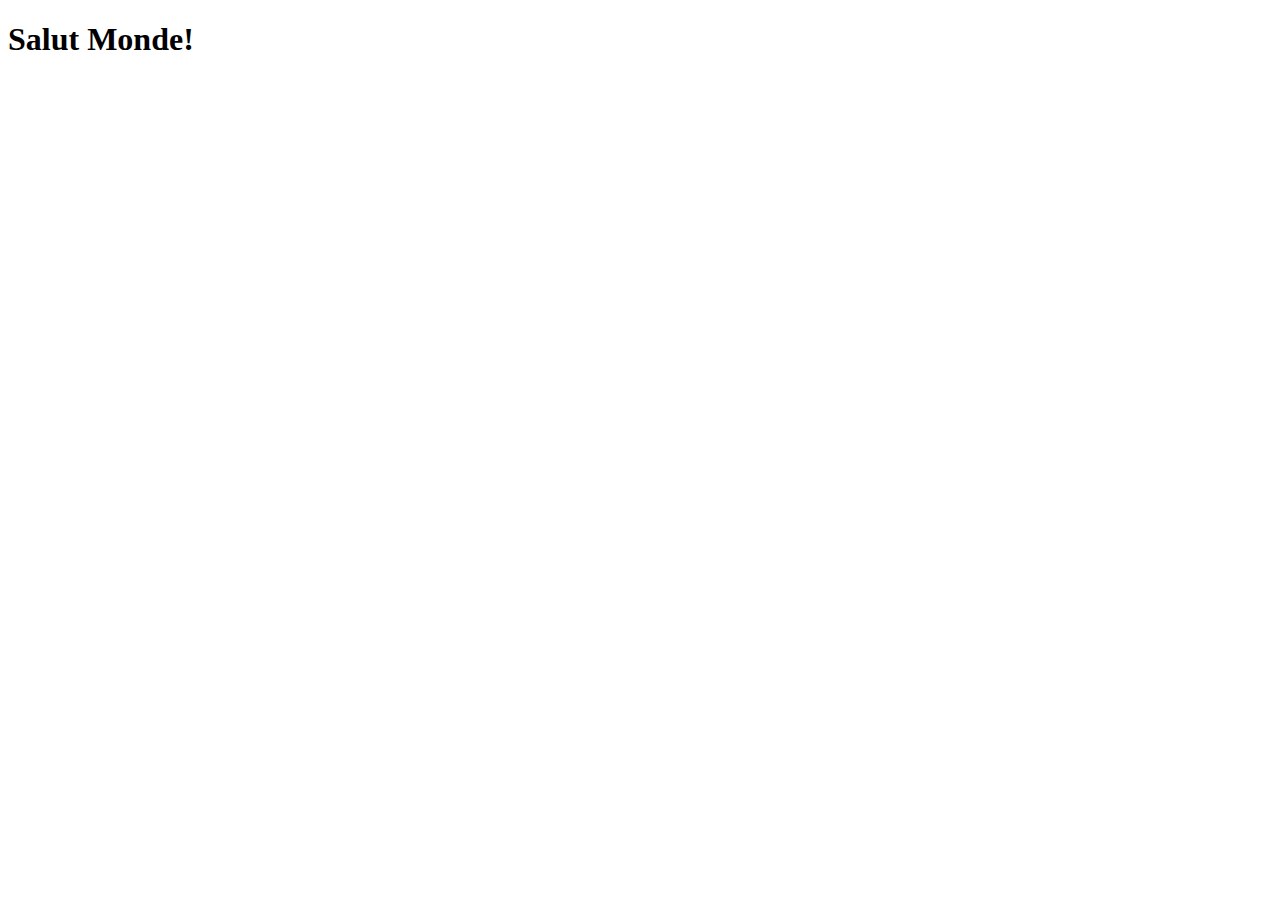
==== index.html @ 771b8243 "added index and stylesheet" ====
<!DOCTYPE html>
<html lang="en">

<head>
	<meta charset="UTF-8">
	<meta http-equiv="X-UA-Compatible" content="IE=edge">
	<meta name="viewport" content="width=device-width, initial-scale=1.0">
	<title>clipboard</title>
	<link rel="stylesheet" href="/styles.css" />
</head>

<body>

	<h1> Salut Monde!</h1>

</body>

</html>
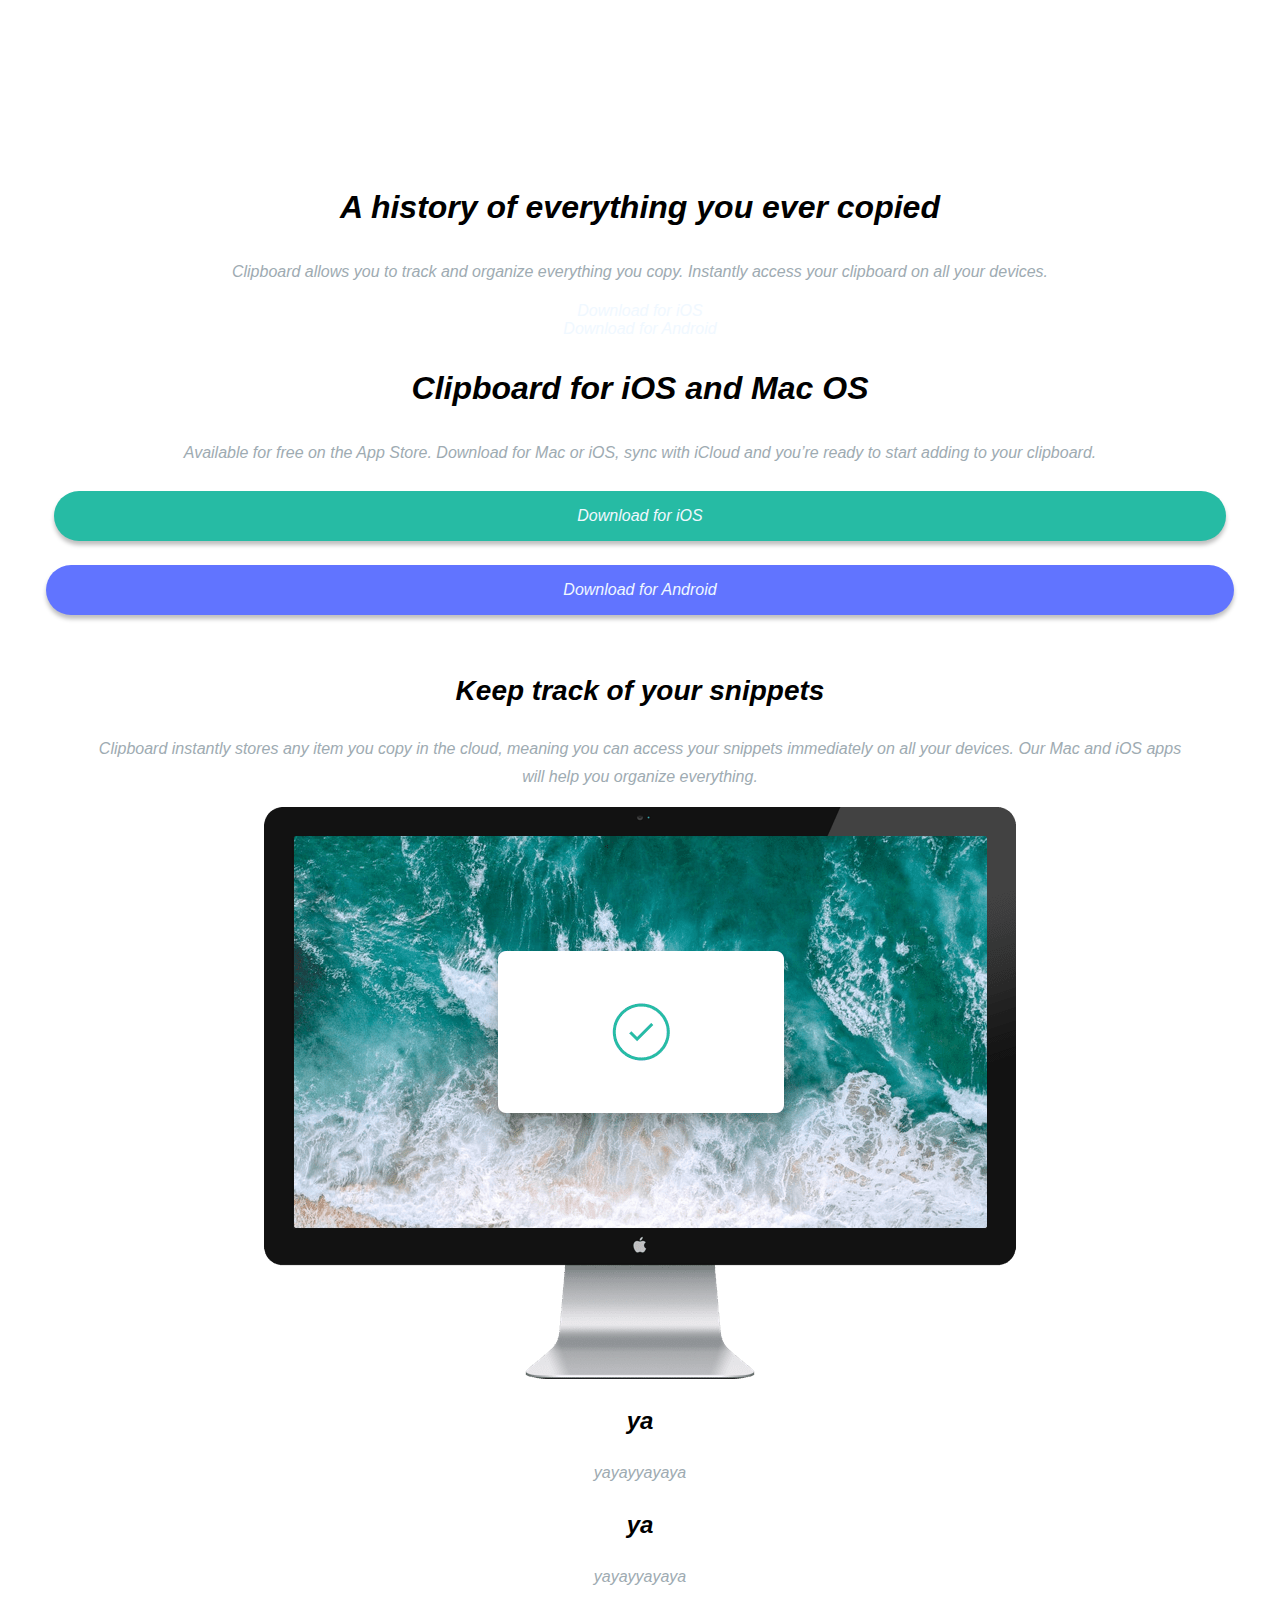
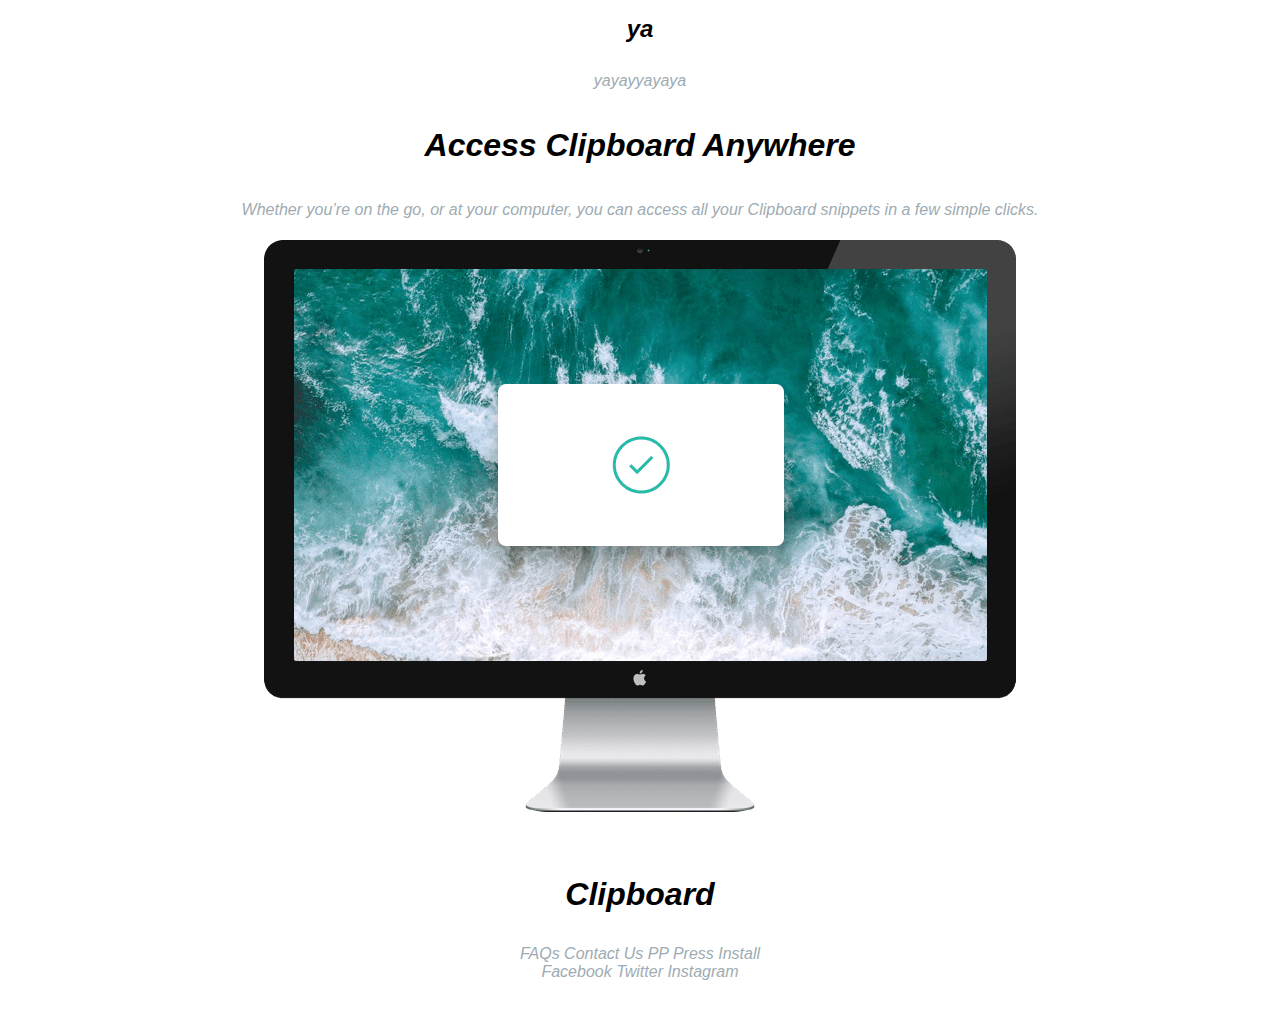
==== commit dcfba60a: "adding work from Weds eve" ====
--- a/index.html
+++ b/index.html
@@ -6,12 +6,167 @@
 	<meta http-equiv="X-UA-Compatible" content="IE=edge">
 	<meta name="viewport" content="width=device-width, initial-scale=1.0">
 	<title>clipboard</title>
-	<link rel="stylesheet" href="/styles.css" />
+	<link rel="stylesheet" href="styles.css" />
+	<!-- favicons -->
+	<link rel="apple-touch-icon-precomposed" sizes="57x57" href="apple-touch-icon-57x57.png" />
+	<link rel="apple-touch-icon-precomposed" sizes="114x114" href="apple-touch-icon-114x114.png" />
+	<link rel="apple-touch-icon-precomposed" sizes="72x72" href="apple-touch-icon-72x72.png" />
+	<link rel="apple-touch-icon-precomposed" sizes="144x144" href="apple-touch-icon-144x144.png" />
+	<link rel="apple-touch-icon-precomposed" sizes="60x60" href="apple-touch-icon-60x60.png" />
+	<link rel="apple-touch-icon-precomposed" sizes="120x120" href="apple-touch-icon-120x120.png" />
+	<link rel="apple-touch-icon-precomposed" sizes="76x76" href="apple-touch-icon-76x76.png" />
+	<link rel="apple-touch-icon-precomposed" sizes="152x152" href="apple-touch-icon-152x152.png" />
+	<link rel="icon" type="image/png" href="favicon-196x196.png" sizes="196x196" />
+	<link rel="icon" type="image/png" href="favicon-96x96.png" sizes="96x96" />
+	<link rel="icon" type="image/png" href="favicon-32x32.png" sizes="32x32" />
+	<link rel="icon" type="image/png" href="favicon-16x16.png" sizes="16x16" />
+	<link rel="icon" type="image/png" href="favicon-128.png" sizes="128x128" />
+	<meta name="application-name" content="&nbsp;" />
+	<meta name="msapplication-TileColor" content="#FFFFFF" />
+	<meta name="msapplication-TileImage" content="mstile-144x144.png" />
+	<meta name="msapplication-square70x70logo" content="mstile-70x70.png" />
+	<meta name="msapplication-square150x150logo" content="mstile-150x150.png" />
+	<meta name="msapplication-wide310x150logo" content="mstile-310x150.png" />
+	<meta name="msapplication-square310x310logo" content="mstile-310x310.png" />
+
+	<!--  metatags -->
+
+	<!-- Primary Meta Tags -->
+	<title>Meta Tags — Preview, Edit and Generate</title>
+	<meta name="title" content="Meta Tags — Preview, Edit and Generate">
+	<meta name="description"
+		content="With Meta Tags you can edit and experiment with your content then preview how your webpage will look on Google, Facebook, Twitter and more!">
+
+	<!-- Open Graph / Facebook -->
+	<meta property="og:type" content="website">
+	<meta property="og:url" content="https://metatags.io/">
+	<meta property="og:title" content="Meta Tags — Preview, Edit and Generate">
+	<meta property="og:description"
+		content="With Meta Tags you can edit and experiment with your content then preview how your webpage will look on Google, Facebook, Twitter and more!">
+	<meta property="og:image"
+		content="https://metatags.io/assets/meta-tags-16a33a6a8531e519cc0936fbba0ad904e52d35f34a46c97a2c9f6f7dd7d336f2.png">
+
+	<!-- Twitter -->
+	<meta property="twitter:card" content="summary_large_image">
+	<meta property="twitter:url" content="https://metatags.io/">
+	<meta property="twitter:title" content="Meta Tags — Preview, Edit and Generate">
+	<meta property="twitter:description"
+		content="With Meta Tags you can edit and experiment with your content then preview how your webpage will look on Google, Facebook, Twitter and more!">
+	<meta property="twitter:image"
+		content="https://metatags.io/assets/meta-tags-16a33a6a8531e519cc0936fbba0ad904e52d35f34a46c97a2c9f6f7dd7d336f2.png">
+
+
+	<!-- from google fonts -->
+	<link rel="preconnect" href="https://fonts.googleapis.com">
+	<link rel="preconnect" href="https://fonts.gstatic.com" crossorigin>
+	<link
+		href="https://fonts.googleapis.com/css2?family=Bai+Jamjuree:ital,wght@1,300&family=Open+Sans:wght@300&display=swap"
+		rel="stylesheet">
+
 </head>
 
 <body>
+	<header>
+		<h1>Clipboard</h1>
+		<h2>A history of everything you ever copied</h2>
+		<p>Clipboard allows you to track and organize everything you copy. Instantly access your clipboard on all your
+			devices.</p>
+		<div class="download_buttons">
+			<a href="#" download>Download for iOS</a>
+			<a href="#" download>Download for Android</a>
+		</div>
 
-	<h1> Salut Monde!</h1>
+	</header>
+	<main>
+
+
+		<section>
+
+		</section>
+
+		<section>
+
+		</section>
+
+		<section>
+
+		</section>
+
+
+
+	</main>
+
+	<aside>
+		<h2>Clipboard for iOS and Mac OS</h2>
+		<p>
+			Available for free on the App Store. Download for Mac or iOS, sync with iCloud and you’re ready to start
+			adding to your clipboard.
+		</p>
+
+		<div class="download_buttons">
+			<a href="#" class="ios" download>Download for iOS</a>
+			<a href="#" class="android" download>Download for Android</a>
+		</div>
+
+		<section class="keep_track">
+			<h3> Keep track of your snippets</h3>
+			<p> Clipboard instantly stores any item you copy in the cloud, meaning you can access your snippets
+				immediately on all your devices. Our Mac and iOS apps will help you organize everything.</p>
+			<picture>
+				<source media="(max-width: 800px)" srcset="Assets/smaller.png" alt="iMac">
+				<source media="(min-width: 801px)" srcset="Assets/image-computer.png" alt="iMac">
+				<img src="Assets/image-computer.png" alt="iMac">
+			</picture>
+
+			<ul>
+				<li>
+					<h4>ya</h4>
+					<p>yayayyayaya</p>
+				</li>
+				<li>
+					<h4>ya</h4>
+					<p>yayayyayaya</p>
+				</li>
+				<li>
+					<h4>ya</h4>
+					<p>yayayyayaya</p>
+				</li>
+			</ul>
+
+			<section>
+				<h2>Access Clipboard Anywhere</h2>
+				<p>Whether you’re on the go, or at your computer, you can access all your Clipboard snippets in a few
+					simple clicks.</p>
+				<picture>
+					<source media="(max-width: 800px)" srcset="Assets/smaller.png" alt="iMac">
+					<source media="(min-width: 801px)" srcset="Assets/image-computer.png" alt="iMac">
+					<img src="Assets/image-computer.png" alt="iMac">
+					<!-- UPDATE THIS !! -->
+				</picture>
+			</section>
+
+
+		</section>
+
+		<footer>
+			<h2>Clipboard</h2>
+			<nav>
+				<a href="#">FAQs</a>
+				<a href="#">Contact Us</a>
+				<a href="#">PP</a>
+				<a href="#">Press</a>
+				<a href="#">Install</a>
+			</nav>
+			<address>
+				<a href="#">Facebook</a>
+				<a href="#">Twitter</a>
+				<a href="#">Instagram</a>
+			</address>
+
+		</footer>
+
+
+	</aside>
 
 </body>
 
--- a/styles.css
+++ b/styles.css
@@ -0,0 +1,145 @@
+@font-face {
+  font-family: "BaiJam";
+  src: url("/cohort-9-resources/clipboard-website/Bai_Jamjuree/BaiJamjuree-Regular.ttf");
+  font-weight: normal;
+  font-style: normal;
+}
+
+@font-face {
+  font-family: "BaiJam";
+  src: url("/cohort-9-resources/clipboard-website/Bai_Jamjuree/BaiJamjuree-Italic.ttf");
+  font-weight: normal;
+  font-style: italic;
+}
+
+@font-face {
+  font-family: "BaiJam";
+  src: url("/cohort-9-resources/clipboard-website/Bai_Jamjuree/BaiJamjuree-Bold.ttf");
+  font-weight: bold;
+  font-style: normal;
+}
+
+:root {
+  /* use this for css variables eg for the green */
+  --x_green: #26bba4;
+  --x_blue: #6174ff;
+  --text: #9eabb2;
+}
+
+body {
+  background: url("assets/bg-header-mobile.png");
+  background-repeat: no-repeat;
+  background-color: white;
+  background-size: cover;
+  /* what about contain? */
+  font-family: "BaiJam, Trebuchet MS", "Lucida Sans Unicode", "Lucida Grande",
+    "Lucida Sans", Arial, sans-serif;
+  font-style: italic;
+  color: var(--text);
+  text-align: center;
+  padding: 0;
+  margin: 30px;
+}
+
+header h1 {
+  background-image: url("assets/logo.svg");
+  background-repeat: no-repeat;
+  background-position: center center;
+  padding-top: 125px;
+  height: 0;
+  overflow: hidden;
+  margin: 200px, 0;
+}
+
+h2 {
+  font-size: 32px;
+}
+
+h3 {
+  font-size: 28px;
+}
+
+h4 {
+  font-size: 24px;
+}
+
+h1,
+h2,
+h3,
+h4,
+h5,
+h6 {
+  margin: 1em 0;
+  color: black;
+}
+
+p {
+  line-height: 1.75;
+  margin: 1em 0;
+}
+
+a {
+  text-decoration: none;
+  color: inherit;
+}
+
+a:hover {
+  color: var(--x_blue);
+}
+
+/* img {
+  max-width: ;
+} */
+
+.download_buttons {
+  display: block;
+  color: aliceblue;
+}
+
+.download_buttons a {
+  display: block;
+  /* so they are displayed on tehir own line */
+}
+
+.download_buttons a:hover {
+  display: block;
+  color: aliceblue;
+  font-weight: bold;
+  /* so they are displayed on tehir own line */
+}
+
+.download_buttons a.ios {
+  background-color: var(--x_green);
+  /* better to do this rather than hard code the color */
+  text-align: center;
+  padding: 1em 1.5em;
+  font-style: italic;
+  border-radius: 28px;
+  margin: 1.5em;
+  box-shadow: 0px 4px 4px rgba(0, 0, 0, 0.25);
+}
+
+.download_buttons a.android {
+  background-color: var(--x_blue);
+  text-align: center;
+  padding: 1em 1.5em;
+  font-style: italic;
+  border-radius: 28px;
+  margin: 1em;
+  box-shadow: 0px 4px 4px rgba(0, 0, 0, 0.25);
+}
+
+section {
+  margin: 165px, 0;
+  /* why not working? */
+}
+
+.keep_track {
+  display: block;
+  margin: 60px;
+}
+
+.keep_track ul {
+  list-style: none;
+  padding: 0;
+}
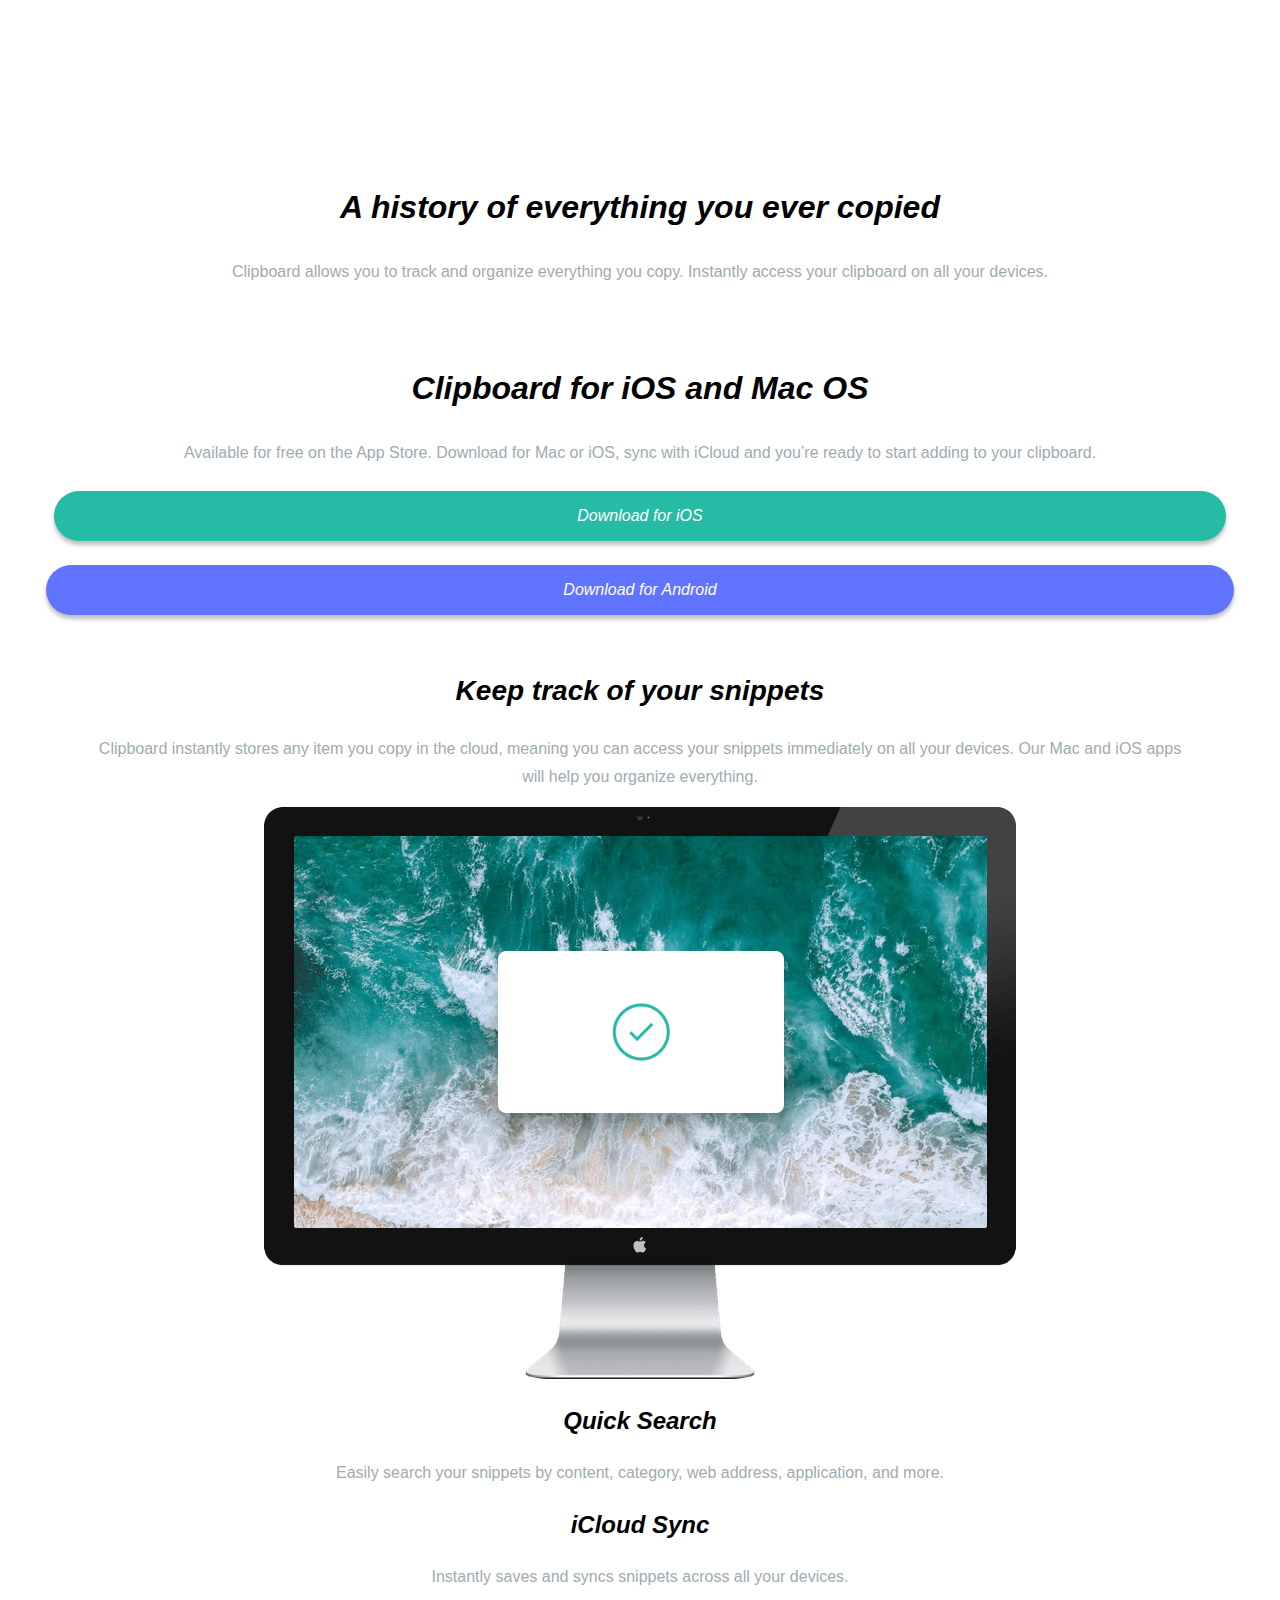
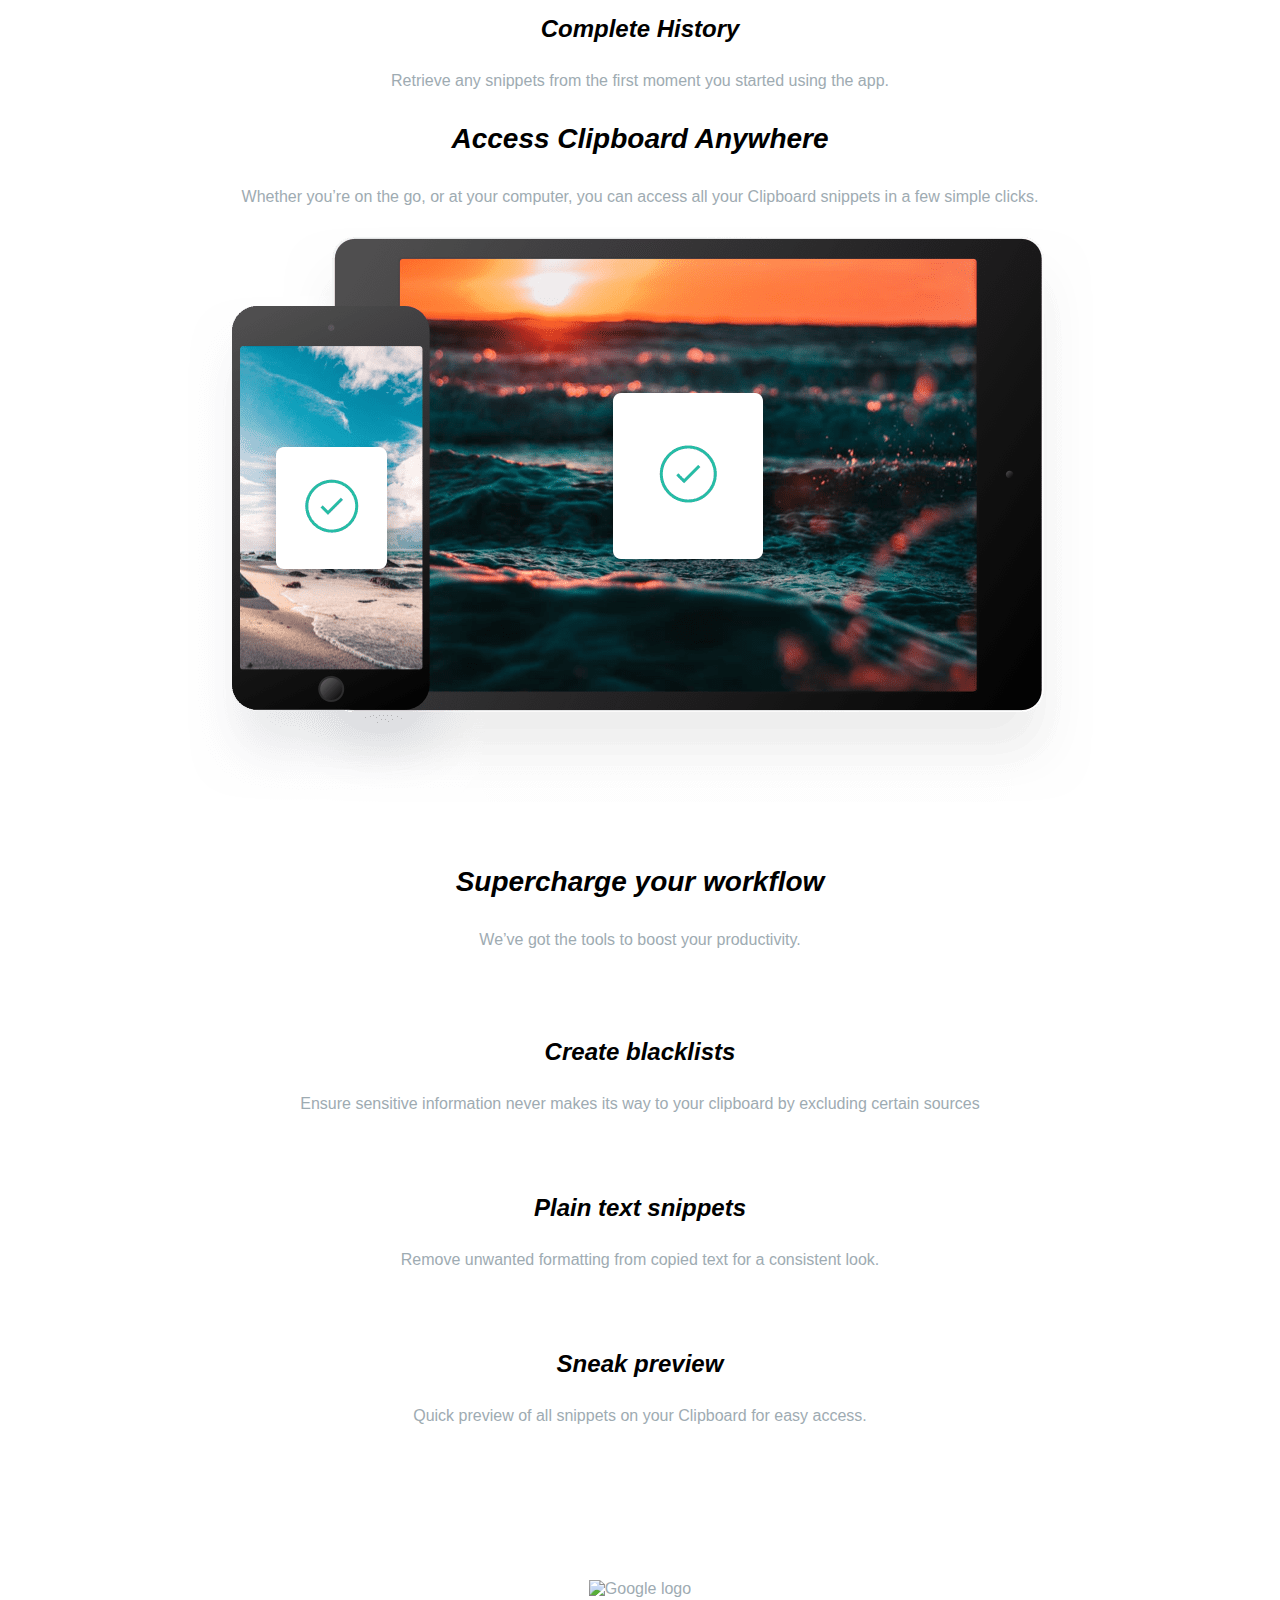
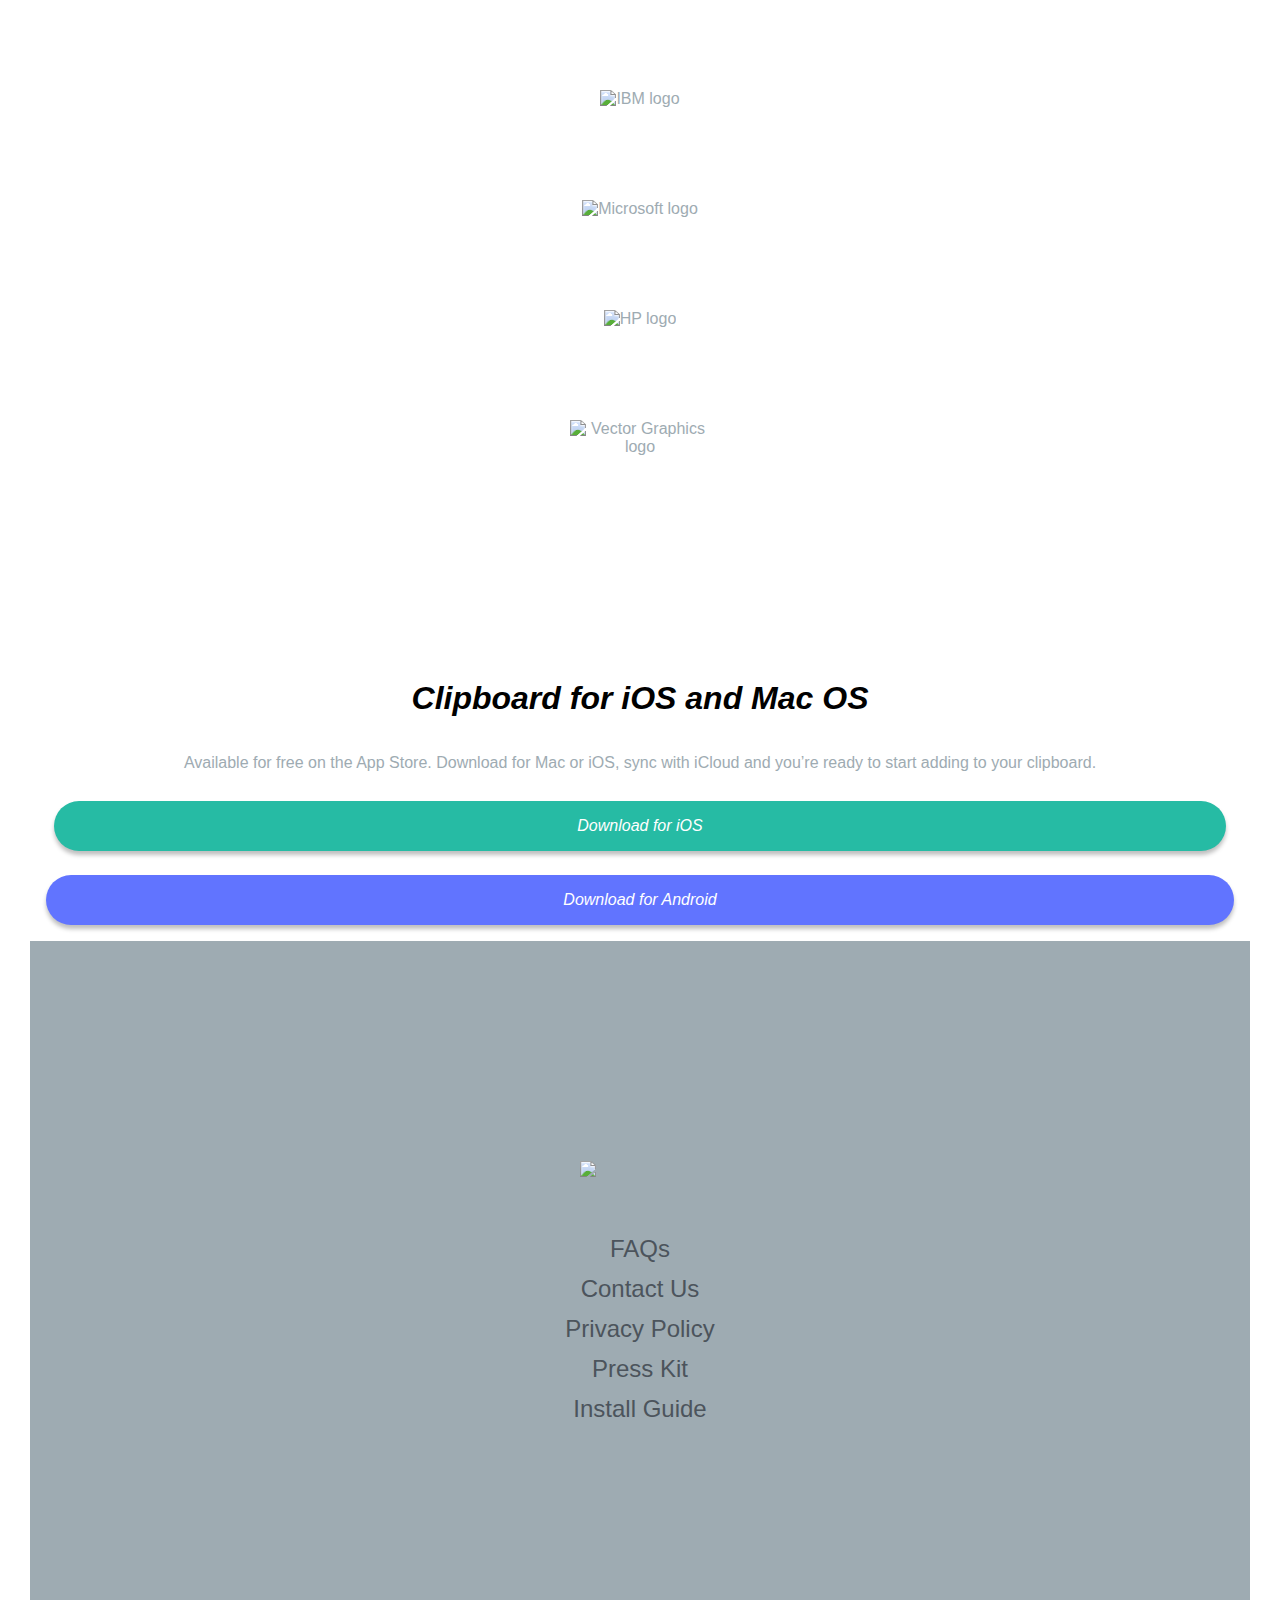
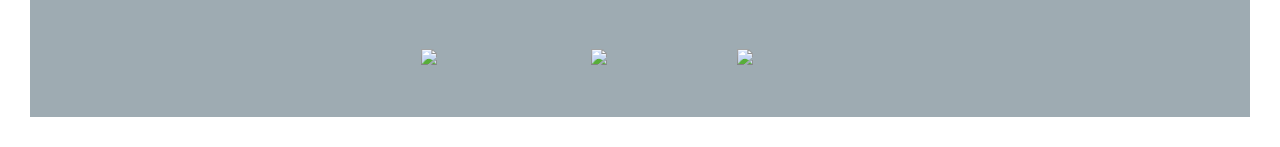
==== commit 84740192: "final, but flawed, version of mobile-only site" ====
--- a/index.html
+++ b/index.html
@@ -5,7 +5,7 @@
 	<meta charset="UTF-8">
 	<meta http-equiv="X-UA-Compatible" content="IE=edge">
 	<meta name="viewport" content="width=device-width, initial-scale=1.0">
-	<title>clipboard</title>
+	<title>Clipboard project</title>
 	<link rel="stylesheet" href="styles.css" />
 	<!-- favicons -->
 	<link rel="apple-touch-icon-precomposed" sizes="57x57" href="apple-touch-icon-57x57.png" />
@@ -32,28 +32,30 @@
 	<!--  metatags -->
 
 	<!-- Primary Meta Tags -->
-	<title>Meta Tags — Preview, Edit and Generate</title>
-	<meta name="title" content="Meta Tags — Preview, Edit and Generate">
-	<meta name="description"
-		content="With Meta Tags you can edit and experiment with your content then preview how your webpage will look on Google, Facebook, Twitter and more!">
+	<title>Clipboard - Available for free on the App Store</title>
+	<meta name="Clipboard" content="A history of everything you ever copied">
+	<meta name="description" content="Clipboard allows you to track and organize everything you copy. Instantly access your clipboard on all your
+		devices">
 
 	<!-- Open Graph / Facebook -->
 	<meta property="og:type" content="website">
-	<meta property="og:url" content="https://metatags.io/">
-	<meta property="og:title" content="Meta Tags — Preview, Edit and Generate">
-	<meta property="og:description"
-		content="With Meta Tags you can edit and experiment with your content then preview how your webpage will look on Google, Facebook, Twitter and more!">
+	<meta property="og:url" content="https://metatags.io/"> <!-- needs to be updated with actual URL -->
+	<meta property="og:title" content="A history of everything you ever copied">
+	<meta property="og:description" content="Clipboard allows you to track and organize everything you copy. Instantly access your clipboard on all your
+		devices">
 	<meta property="og:image"
 		content="https://metatags.io/assets/meta-tags-16a33a6a8531e519cc0936fbba0ad904e52d35f34a46c97a2c9f6f7dd7d336f2.png">
+	<!-- needs to be updated with actual URL -->
 
 	<!-- Twitter -->
 	<meta property="twitter:card" content="summary_large_image">
-	<meta property="twitter:url" content="https://metatags.io/">
-	<meta property="twitter:title" content="Meta Tags — Preview, Edit and Generate">
-	<meta property="twitter:description"
-		content="With Meta Tags you can edit and experiment with your content then preview how your webpage will look on Google, Facebook, Twitter and more!">
+	<meta property="twitter:url" content="https://metatags.io/"> <!-- needs to be updated with actual URL -->
+	<meta property="twitter:title" content="A history of everything you ever copied">
+	<meta property="twitter:description" content="Clipboard allows you to track and organize everything you copy. Instantly access your clipboard on all your
+		devices">
 	<meta property="twitter:image"
 		content="https://metatags.io/assets/meta-tags-16a33a6a8531e519cc0936fbba0ad904e52d35f34a46c97a2c9f6f7dd7d336f2.png">
+	<!-- needs to be updated with actual URL -->
 
 
 	<!-- from google fonts -->
@@ -77,26 +79,8 @@
 		</div>
 
 	</header>
+
 	<main>
-
-
-		<section>
-
-		</section>
-
-		<section>
-
-		</section>
-
-		<section>
-
-		</section>
-
-
-
-	</main>
-
-	<aside>
 		<h2>Clipboard for iOS and Mac OS</h2>
 		<p>
 			Available for free on the App Store. Download for Mac or iOS, sync with iCloud and you’re ready to start
@@ -116,58 +100,103 @@
 				<source media="(max-width: 800px)" srcset="Assets/smaller.png" alt="iMac">
 				<source media="(min-width: 801px)" srcset="Assets/image-computer.png" alt="iMac">
 				<img src="Assets/image-computer.png" alt="iMac">
+				<!-- this is set to use 2nd image for mobile altho this image the same as the 2nd image which would not be done in live -->
 			</picture>
 
 			<ul>
 				<li>
-					<h4>ya</h4>
-					<p>yayayyayaya</p>
+					<h4>Quick Search</h4>
+					<p>Easily search your snippets by content, category, web address, application, and more.</p>
 				</li>
 				<li>
-					<h4>ya</h4>
-					<p>yayayyayaya</p>
+					<h4>iCloud Sync</h4>
+					<p>Instantly saves and syncs snippets across all your devices.</p>
 				</li>
 				<li>
-					<h4>ya</h4>
-					<p>yayayyayaya</p>
+					<h4>Complete History</h4>
+					<p>Retrieve any snippets from the first moment you started using the app.</p>
 				</li>
 			</ul>
 
 			<section>
-				<h2>Access Clipboard Anywhere</h2>
+				<h3>Access Clipboard Anywhere</h3>
 				<p>Whether you’re on the go, or at your computer, you can access all your Clipboard snippets in a few
 					simple clicks.</p>
 				<picture>
-					<source media="(max-width: 800px)" srcset="Assets/smaller.png" alt="iMac">
-					<source media="(min-width: 801px)" srcset="Assets/image-computer.png" alt="iMac">
-					<img src="Assets/image-computer.png" alt="iMac">
-					<!-- UPDATE THIS !! -->
+					<source media="(max-width: 800px)" srcset="Assets/smaller.png" alt="iPad-iPhone">
+					<img src="Assets/image-devices.png" alt="iPad-iPhone">
 				</picture>
 			</section>
-
-
+	</main>
+	<aside>
+		<section class="supercharge-workflow">
+			<h3>Supercharge your workflow</h3>
+			<p>We’ve got the tools to boost your productivity.</p>
+
+			<ul class="features">
+				<li class="blacklist">
+					<h4>Create blacklists</h4>
+					<p>Ensure sensitive information never makes its way to your clipboard by excluding certain
+						sources
+					</p>
+				</li>
+				<li class="plain-text">
+					<h4>Plain text snippets</h4>
+					<p>Remove unwanted formatting from copied text for a consistent look.</p>
+				</li>
+				<li class="sneak">
+					<h4>Sneak preview</h4>
+					<p>Quick preview of all snippets on your Clipboard for easy access.</p>
+				</li>
+			</ul>
 		</section>
-
-		<footer>
-			<h2>Clipboard</h2>
-			<nav>
-				<a href="#">FAQs</a>
-				<a href="#">Contact Us</a>
-				<a href="#">PP</a>
-				<a href="#">Press</a>
-				<a href="#">Install</a>
-			</nav>
-			<address>
-				<a href="#">Facebook</a>
-				<a href="#">Twitter</a>
-				<a href="#">Instagram</a>
-			</address>
-
-		</footer>
-
-
 	</aside>
 
+	<aside>
+		<section class="partner-logos">
+			<!-- should this be a list? -->
+			<img src="assets/logo-google.png/" alt="Google logo">
+			<img src="assets/logo-ibm.png/" alt="IBM logo">
+			<img src="assets/logo-microsoft.png" alt="Microsoft logo">
+			<img src="assets/logo-hp.png" alt="HP logo">
+			<img src="assets/logo-vector-graphics.png" alt="Vector Graphics logo">
+
+		</section>
+	</aside>
+
+	<aside>
+		<h2>Clipboard for iOS and Mac OS</h2>
+		<p>
+			Available for free on the App Store. Download for Mac or iOS, sync with iCloud and you’re ready to start
+			adding to your clipboard.
+		</p>
+
+		<div class="download_buttons">
+			<a href="#" class="ios" download>Download for iOS</a>
+			<a href="#" class="android" download>Download for Android</a>
+		</div>
+	</aside>
+
+	<footer>
+		<!-- <h1>Clipboard</h1> -->
+		<img src="assets/logo.svg" alt="Clipboard logo">
+		<nav>
+			<a href="#">FAQs</a>
+			<a href="#">Contact Us</a>
+			<a href="#">Privacy Policy</a>
+			<a href="#">Press Kit</a>
+			<a href="#">Install Guide</a>
+		</nav>
+		<address>
+
+			<a href="www.facebook.com"><img src="assets/icon-facebook.svg" alt="Facebook logo"></a>
+			<a href="www.twitter.com"><img src="assets/icon-twitter.svg" alt="Twitter logo"></a>
+			<a href="www.instagram.com"><img src="assets/icon-instagram.svg" alt="Instagram logo"></a>
+		</address>
+
+	</footer>
+
+
 </body>
 
 </html>
--- a/styles.css
+++ b/styles.css
@@ -20,21 +20,21 @@
 }
 
 :root {
-  /* use this for css variables eg for the green */
   --x_green: #26bba4;
   --x_blue: #6174ff;
+  --button-text: #ffffff;
   --text: #9eabb2;
+  --footer-text: #4c545c;
+  --footer-background: #9eabb2;
 }
 
 body {
   background: url("assets/bg-header-mobile.png");
   background-repeat: no-repeat;
   background-color: white;
-  background-size: cover;
-  /* what about contain? */
+  background-size: contain;
   font-family: "BaiJam, Trebuchet MS", "Lucida Sans Unicode", "Lucida Grande",
     "Lucida Sans", Arial, sans-serif;
-  font-style: italic;
   color: var(--text);
   text-align: center;
   padding: 0;
@@ -45,21 +45,25 @@
   background-image: url("assets/logo.svg");
   background-repeat: no-repeat;
   background-position: center center;
+  margin: 200px, 0;
+  /* what are next 3 lines for? */
   padding-top: 125px;
   height: 0;
   overflow: hidden;
-  margin: 200px, 0;
 }
 
 h2 {
+  font-style: italic;
   font-size: 32px;
 }
 
 h3 {
+  font-style: italic;
   font-size: 28px;
 }
 
 h4 {
+  font-style: italic;
   font-size: 24px;
 }
 
@@ -87,30 +91,23 @@
   color: var(--x_blue);
 }
 
-/* img {
-  max-width: ;
-} */
-
 .download_buttons {
   display: block;
-  color: aliceblue;
+  color: var(--button-text);
 }
 
 .download_buttons a {
   display: block;
-  /* so they are displayed on tehir own line */
 }
 
 .download_buttons a:hover {
   display: block;
-  color: aliceblue;
+  color: var(--button-text);
   font-weight: bold;
-  /* so they are displayed on tehir own line */
 }
 
 .download_buttons a.ios {
   background-color: var(--x_green);
-  /* better to do this rather than hard code the color */
   text-align: center;
   padding: 1em 1.5em;
   font-style: italic;
@@ -143,3 +140,77 @@
   list-style: none;
   padding: 0;
 }
+
+ul.features {
+  list-style: none;
+  padding: 0;
+}
+
+.features .blacklist h4::before {
+  display: block;
+  background: url("assets/icon-blacklist.svg");
+  margin: 20px auto;
+  width: 44px;
+  height: 40px;
+  content: "";
+}
+
+.features .plain-text h4::before {
+  display: block;
+  background: url("assets/icon-text.svg");
+  margin: 20px auto;
+  width: 35px;
+  height: 32px;
+  content: "";
+}
+
+.features .sneak h4::before {
+  display: block;
+  background: url("assets/icon-preview.svg");
+  /* 2 lines below don't work */
+  /* background-position: center center;
+  background-repeat: no-repeat; */
+  margin: 20px auto;
+  width: 50px;
+  height: 32px;
+  content: "";
+}
+
+.partner-logos {
+  display: grid;
+  grid-template-columns: 140px;
+  grid-template-rows: repeat(5, 110px);
+  margin-top: 150px;
+  margin-bottom: 150px;
+  justify-content: center;
+  justify-items: center;
+}
+
+footer {
+  margin: auto;
+  background-color: var(--footer-background);
+}
+
+footer img {
+  /* margin: 220px auto auto 50px; */
+  margin-top: 220px;
+  margin-bottom: 50px;
+  width: 30px;
+  height: 30px;
+}
+
+footer nav a {
+  display: block;
+  text-align: center;
+  line-height: 30pt;
+  color: var(--footer-text);
+  font-family: Arial, Helvetica, sans-serif;
+  font-size: 18pt;
+}
+
+footer address a {
+  display: inline-block;
+  text-align: center;
+  margin-left: 22px;
+  margin-right: 22px;
+}
